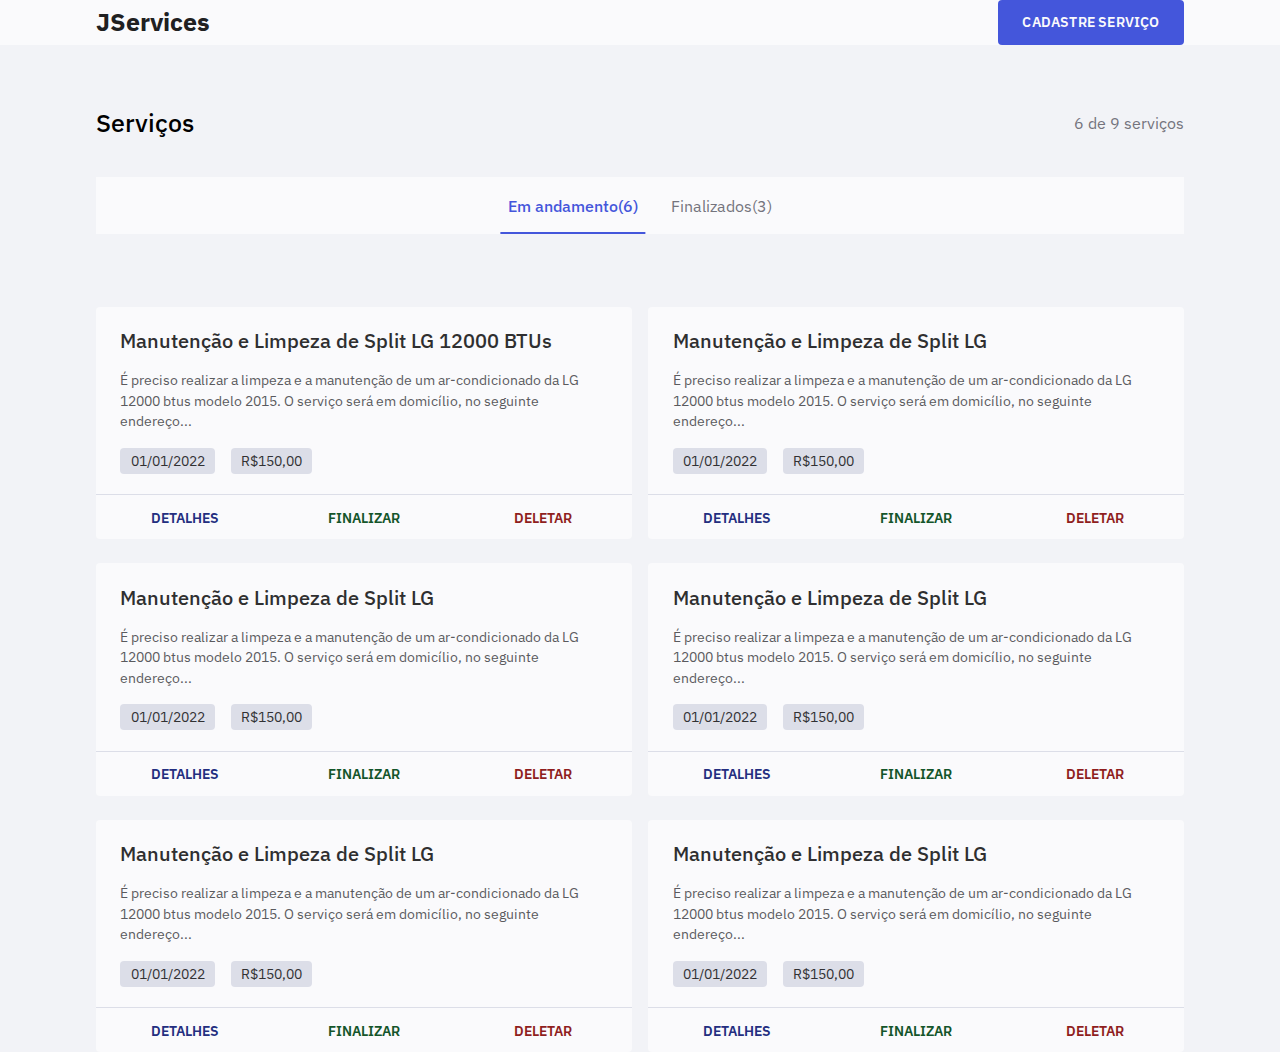
==== index.html @ abca34a7 "feat/page-home: added grid in list services" ====
<!DOCTYPE html>
<html lang="pt-br">
    <head>
        <meta charset="UTF-8" />
        <meta http-equiv="X-UA-Compatible" content="IE=edge" />
        <meta name="viewport" content="width=device-width, initial-scale=1.0" />
        <link rel="preconnect" href="https://fonts.googleapis.com" />
        <link rel="preconnect" href="https://fonts.gstatic.com" crossorigin />
        <link
            href="https://fonts.googleapis.com/css2?family=IBM+Plex+Sans:wght@400;500;600&display=swap"
            rel="stylesheet"
        />
        <link rel="stylesheet" href="./css/colors.css" />
        <link rel="stylesheet" href="./css/reset.css" />
        <link rel="stylesheet" href="./css/global.css" />
        <link rel="stylesheet" href="./css/header.css" />
        <link rel="stylesheet" href="./css/main.css" />
        <title>JServices</title>
    </head>
    <body class="body">
        <header class="header">
            <div class="container">
                <h2 class="header__title">JServices</h2>
                <button class="header__button">Cadastre Serviço</button>
            </div>
        </header>

        <main class="main">
            <div class="container">
                <div class="main__row-title-section">
                    <h2 class="main__title-section">Serviços</h2>
                    <span>6 de 9 serviços</span>
                </div>
                <div class="main__row-tabs">
                    <div data-id="tabs-area" class="main__row-tabs__content">
                        <button
                            data-id="tab-service-in-progress"
                            class="
                                main__row-tabs__tab main__row-tabs__tab--active
                            "
                        >
                            Em andamento(6)
                        </button>
                        <button
                            data-id="tab-service-finished"
                            class="main__row-tabs__tab"
                        >
                            Finalizados(3)
                        </button>
                        <div
                            data-id="line-tab"
                            class="
                                main__row-tabs-line main__row-tabs-line--left
                            "
                        ></div>
                    </div>
                </div>
                <section class="main__services">
                    <ul
                        data-id="datalist-services-in-progress"
                        class="list-services"
                    >
                    <li class="list-services__item">
                        <article class="card-service--in-progress">
                            <div class="card-service__content">
                                <h3 class="card-service__title">
                                    Manutenção e Limpeza de Split LG 12000 BTUs
                                </h3>
                                <p class="card-service__description">
                                    É preciso realizar a limpeza e a
                                    manutenção de um ar-condicionado da LG
                                    12000 btus modelo 2015. O serviço será
                                    em domicílio, no seguinte endereço...
                                </p>
                                <div class="card-service__tags">
                                    <span class="card-service__tags__tag"
                                        >01/01/2022</span
                                    >
                                    <span class="card-service__tags__tag"
                                        >R$150,00</span
                                    >
                                </div>
                            </div>
                            <footer class="card-service__actions">
                                <a
                                    href="#"
                                    class="
                                        card-service__actions__link
                                        card-service__actions__link--details
                                    "
                                    >Detalhes</a
                                >
                                <a
                                    href="#"
                                    class="
                                        card-service__actions__link
                                        card-service__actions__link--finished
                                    "
                                    >Finalizar</a
                                >
                                <a
                                    href="#"
                                    class="
                                        card-service__actions__link
                                        card-service__actions__link--delete
                                    "
                                    >Deletar</a
                                >
                            </footer>
                        </article>
                    </li>
                    <li class="list-services__item">
                        <article class="card-service--in-progress">
                            <div class="card-service__content">
                                <h3 class="card-service__title">
                                    Manutenção e Limpeza de Split LG
                                </h3>
                                <p class="card-service__description">
                                    É preciso realizar a limpeza e a
                                    manutenção de um ar-condicionado da LG
                                    12000 btus modelo 2015. O serviço será
                                    em domicílio, no seguinte endereço...
                                </p>
                                <div class="card-service__tags">
                                    <span class="card-service__tags__tag"
                                        >01/01/2022</span
                                    >
                                    <span class="card-service__tags__tag"
                                        >R$150,00</span
                                    >
                                </div>
                            </div>
                            <footer class="card-service__actions">
                                <a
                                    href="#"
                                    class="
                                        card-service__actions__link
                                        card-service__actions__link--details
                                    "
                                    >Detalhes</a
                                >
                                <a
                                    href="#"
                                    class="
                                        card-service__actions__link
                                        card-service__actions__link--finished
                                    "
                                    >Finalizar</a
                                >
                                <a
                                    href="#"
                                    class="
                                        card-service__actions__link
                                        card-service__actions__link--delete
                                    "
                                    >Deletar</a
                                >
                            </footer>
                        </article>
                    </li>
                    <li class="list-services__item">
                        <article class="card-service--in-progress">
                            <div class="card-service__content">
                                <h3 class="card-service__title">
                                    Manutenção e Limpeza de Split LG
                                </h3>
                                <p class="card-service__description">
                                    É preciso realizar a limpeza e a
                                    manutenção de um ar-condicionado da LG
                                    12000 btus modelo 2015. O serviço será
                                    em domicílio, no seguinte endereço...
                                </p>
                                <div class="card-service__tags">
                                    <span class="card-service__tags__tag"
                                        >01/01/2022</span
                                    >
                                    <span class="card-service__tags__tag"
                                        >R$150,00</span
                                    >
                                </div>
                            </div>
                            <footer class="card-service__actions">
                                <a
                                    href="#"
                                    class="
                                        card-service__actions__link
                                        card-service__actions__link--details
                                    "
                                    >Detalhes</a
                                >
                                <a
                                    href="#"
                                    class="
                                        card-service__actions__link
                                        card-service__actions__link--finished
                                    "
                                    >Finalizar</a
                                >
                                <a
                                    href="#"
                                    class="
                                        card-service__actions__link
                                        card-service__actions__link--delete
                                    "
                                    >Deletar</a
                                >
                            </footer>
                        </article>
                    </li>
                    <li class="list-services__item">
                        <article class="card-service--in-progress">
                            <div class="card-service__content">
                                <h3 class="card-service__title">
                                    Manutenção e Limpeza de Split LG
                                </h3>
                                <p class="card-service__description">
                                    É preciso realizar a limpeza e a
                                    manutenção de um ar-condicionado da LG
                                    12000 btus modelo 2015. O serviço será
                                    em domicílio, no seguinte endereço...
                                </p>
                                <div class="card-service__tags">
                                    <span class="card-service__tags__tag"
                                        >01/01/2022</span
                                    >
                                    <span class="card-service__tags__tag"
                                        >R$150,00</span
                                    >
                                </div>
                            </div>
                            <footer class="card-service__actions">
                                <a
                                    href="#"
                                    class="
                                        card-service__actions__link
                                        card-service__actions__link--details
                                    "
                                    >Detalhes</a
                                >
                                <a
                                    href="#"
                                    class="
                                        card-service__actions__link
                                        card-service__actions__link--finished
                                    "
                                    >Finalizar</a
                                >
                                <a
                                    href="#"
                                    class="
                                        card-service__actions__link
                                        card-service__actions__link--delete
                                    "
                                    >Deletar</a
                                >
                            </footer>
                        </article>
                    </li>
                    <li class="list-services__item">
                        <article class="card-service--in-progress">
                            <div class="card-service__content">
                                <h3 class="card-service__title">
                                    Manutenção e Limpeza de Split LG
                                </h3>
                                <p class="card-service__description">
                                    É preciso realizar a limpeza e a
                                    manutenção de um ar-condicionado da LG
                                    12000 btus modelo 2015. O serviço será
                                    em domicílio, no seguinte endereço...
                                </p>
                                <div class="card-service__tags">
                                    <span class="card-service__tags__tag"
                                        >01/01/2022</span
                                    >
                                    <span class="card-service__tags__tag"
                                        >R$150,00</span
                                    >
                                </div>
                            </div>
                            <footer class="card-service__actions">
                                <a
                                    href="#"
                                    class="
                                        card-service__actions__link
                                        card-service__actions__link--details
                                    "
                                    >Detalhes</a
                                >
                                <a
                                    href="#"
                                    class="
                                        card-service__actions__link
                                        card-service__actions__link--finished
                                    "
                                    >Finalizar</a
                                >
                                <a
                                    href="#"
                                    class="
                                        card-service__actions__link
                                        card-service__actions__link--delete
                                    "
                                    >Deletar</a
                                >
                            </footer>
                        </article>
                    </li>
                    <li class="list-services__item">
                        <article class="card-service--in-progress">
                            <div class="card-service__content">
                                <h3 class="card-service__title">
                                    Manutenção e Limpeza de Split LG
                                </h3>
                                <p class="card-service__description">
                                    É preciso realizar a limpeza e a
                                    manutenção de um ar-condicionado da LG
                                    12000 btus modelo 2015. O serviço será
                                    em domicílio, no seguinte endereço...
                                </p>
                                <div class="card-service__tags">
                                    <span class="card-service__tags__tag"
                                        >01/01/2022</span
                                    >
                                    <span class="card-service__tags__tag"
                                        >R$150,00</span
                                    >
                                </div>
                            </div>
                            <footer class="card-service__actions">
                                <a
                                    href="#"
                                    class="
                                        card-service__actions__link
                                        card-service__actions__link--details
                                    "
                                    >Detalhes</a
                                >
                                <a
                                    href="#"
                                    class="
                                        card-service__actions__link
                                        card-service__actions__link--finished
                                    "
                                    >Finalizar</a
                                >
                                <a
                                    href="#"
                                    class="
                                        card-service__actions__link
                                        card-service__actions__link--delete
                                    "
                                    >Deletar</a
                                >
                            </footer>
                        </article>
                    </li>
                    </ul>
                    <ul
                        data-id="datalist-services-finished"
                        class="gone list-services"
                    >
                        <li>Finalizados</li>
                    </ul>
                </section>
            </div>
        </main>

        <script src="./js/script.js"></script>
    </body>
</html>
---- css/colors.css ----
:root {
    --blue-100: #B6BEFA;
    --blue-200: #7687FF;
    --blue-300: #6376FC;
    --blue-400: #5165F7;
    --blue-500: #4456DB;
    --blue-600: #3848BE;
    --blue-700: #232E80;

    --white-100: #FAFAFC;
    --white-200: #F5F6FA;
    --white-300: #F2F3F7;
    --white-400: #EDEEF5;
    --white-500: #E8E9F2;
    --white-600: #E3E4ED;
    --white-700: #DCDEE8;

    --black-100: #363638;
    --black-200: #2F2F30;
    --black-300: #272729;
    --black-400: #202021;
    --black-500: #19191A;
    --black-600: #141414;
    --black-700: #0F0F0F;

    --gray-100: #9696A3;
    --gray-200: #8A8A94;
    --gray-300: #74747D;
    --gray-400: #65656B;
    --gray-500: #5A5A5E;
    --gray-600: #4B4B4F;
    --gray-700: #404042;
    --gray-800: #313133;

    --green-100: #C0F2D1;
    --green-400: #40D672;
    --green-700: #14552A;

    --red-100: #F9BABA;
    --red-400: #EE2F2F;
    --red-700: #8F1E1E;
}
---- css/global.css ----
.body {
    display: flex;
    flex-direction: column;
}

.container {
    width: min(121.6rem, 85vw);
    margin: 0 auto;
}

.gone {
    width: 0;
    height: 0;
    position: absolute;
    left: -999px;
    visibility: hidden;
}
---- css/header.css ----
.header {
    width: 100%;
    height: 8rem;
    background: var(--white-100);
}

.header > .container {
    height: 100%;
    display: flex;
    align-items: center;
    justify-content: space-between;
}

.header__title {
    color: var(--black-400);
}

.header__button {
    padding: 1.4rem 2.4rem;
    font-size: 1.4rem;
    font-weight: 600;
    line-height: 1.6rem;
    letter-spacing: 0.0125em;
    text-transform: uppercase;
    letter-spacing: 0.2px;
    color: var(--white-100);
    background: var(--blue-500);
    border-radius: 0.4rem;
    transition: background-color 0.2s linear;
}

.header__button:hover {
    background: var(--blue-400);
}

.header__button:active {
    background: var(--blue-600);
}
---- css/main.css ----
.main {
    flex: 1;
}

.main__row-title-section {
    margin-top: 6.4rem;
    display: flex;
    align-items: center;
    justify-content: space-between;
}

.main__row-title-section > h2 {
    font-size: 2.5rem;
    font-weight: 500;
}

.main__row-title-section > span {
    font-size: 1.6rem;
    color: var(--gray-300);
}

.main__row-tabs {
    margin-top: 4rem;
    width: 100%;
    height: 5.6rem;
    background: var(--white-100);
    display: flex;
    justify-content: center;
}

.main__row-tabs__content {
    height: 100%;
    display: flex;
    gap: 3.2rem;
    position: relative;
}

.main__row-tabs__tab {
    height: 100%;
    font-size: 1.6rem;
    font-weight: 400;
    color: var(--gray-300);
    background: transparent;
}

.main__row-tabs__tab--active {
    font-weight: 500;
    color: var(--blue-500);
}

.main__row-tabs-line {
    position: absolute;
    bottom: 0;
    height: 2px;
    background: var(--blue-500);
    transition: transform 0.4s ease;
}

.main__row-tabs-line--left {
    transform: translateX(-0.75rem);
}

.main__row-tabs-line.main__row-tabs-line--left {
    width: 55%;
}

.main__row-tabs-line--right {
    transform: translateX(15rem);
}

.main__row-tabs-line.main__row-tabs-line--right {
    width: 50%;
}

.main__services {
    margin-top: 7.2rem;
}

.list-services {
    display: grid;
    grid-template-columns: repeat(auto-fit, minmax(39rem, 1fr));
    gap: 2.4rem 1.6rem;
}

.card-service--in-progress {
    display: flex;
    flex-direction: column;
    background: var(--white-100);
    border-radius: 0.4rem;
    animation: show 0.5s linear;
}

.card-service__content {
    flex: 1;
    padding: 2rem 2.4rem 2rem 2.4rem;
    display: flex;
    flex-direction: column;
    gap: 1.6rem;
}

.card-service__title {
    flex: 1;
    font-size: 2rem;
    font-weight: 500;
    color: var(--black-200);
}

.card-service__description {
    /* margin-top: 1.2rem; */
    flex: 1;
    /* max-height: 35rem; */
    color: var(--gray-500);
    font-size: 1.4rem;
    font-weight: 400;
    line-height: 2rem;
}

.card-service__tags {
    flex: 1;
    /* margin-top: 2rem; */
    display: flex;
    gap: 1.6rem;
}

.card-service__tags__tag {
    padding: 0.5rem 1rem;
    background: var(--white-700);
    border-radius: 0.4rem;
    font-size: 1.4rem;
    line-height: 1.6rem;
    color: var(--gray-800);
}

.card-service__actions {
    height: 4.4rem;
    border-top: 1px solid var(--white-700);
    text-align: center;
    display: flex;
    align-items: center;
    justify-content: space-between;
}

.card-service__actions__link {
    height: 100%;
    width: 100%;
    display: grid;
    place-content: center;
    font-size: 1.4rem;
    font-weight: 600;
    text-transform: uppercase;
    transition: background-color 0.3s linear;
}

.card-service__actions__link--delete {
    color: var(--red-700);
}

.card-service__actions__link--delete:hover {
    background: var(--red-100);
}

.card-service__actions__link--finished {
    color: var(--green-700);
}

.card-service__actions__link--finished:hover {
    background: var(--green-100);
}

.card-service__actions__link--details {
    color: var(--blue-700);
}

.card-service__actions__link--details:hover {
    background: var(--blue-100);
}

@keyframes show {
    from {
        opacity: 0.2;
        transform: scale(0.7);
    }

    to {
        opacity: 1;
        transform: scale(1);
    }
}
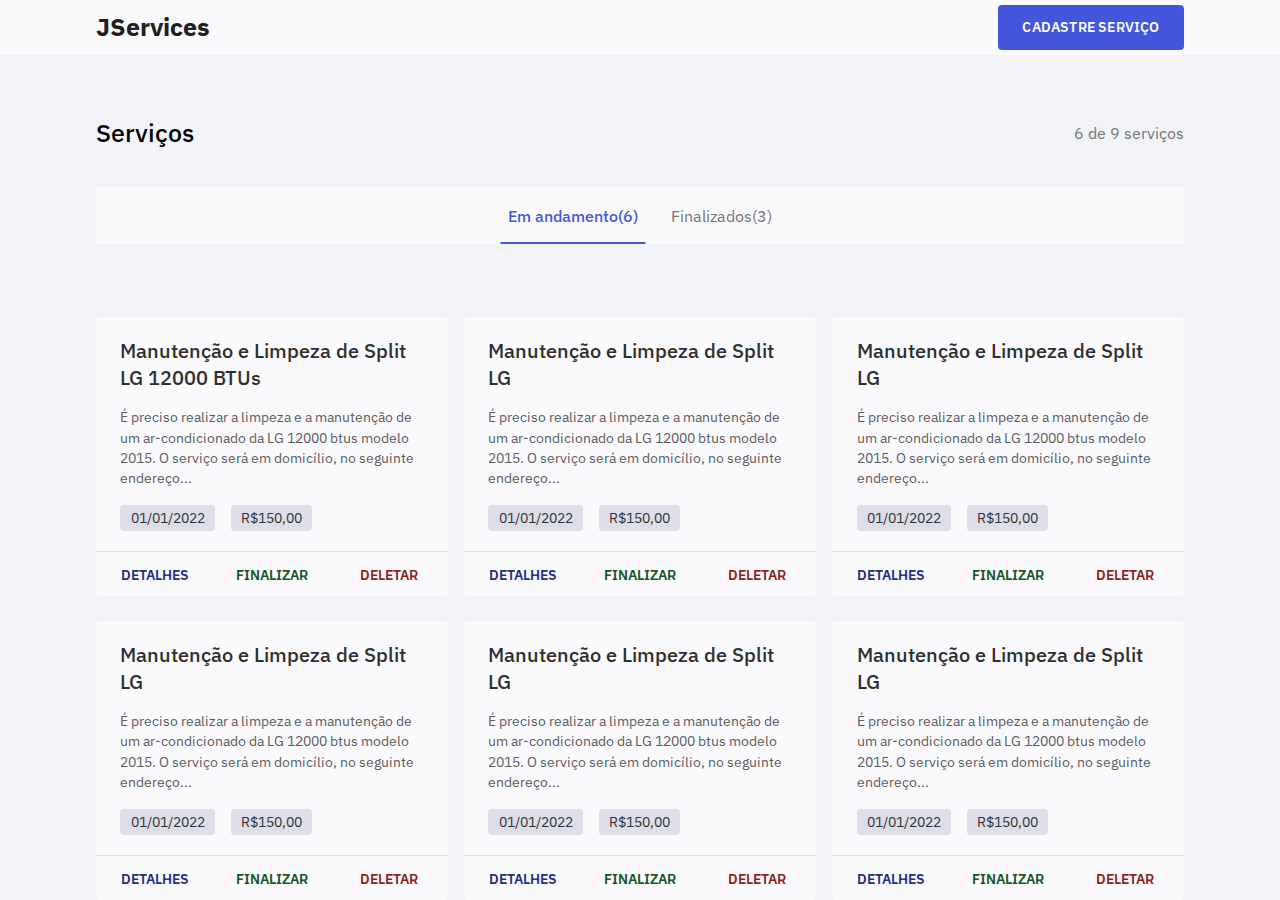
==== commit d93532ce: "feat: [page-home] created card service finished" ====
--- a/index.html
+++ b/index.html
@@ -60,306 +60,432 @@
                         data-id="datalist-services-in-progress"
                         class="list-services"
                     >
-                    <li class="list-services__item">
-                        <article class="card-service--in-progress">
-                            <div class="card-service__content">
-                                <h3 class="card-service__title">
-                                    Manutenção e Limpeza de Split LG 12000 BTUs
-                                </h3>
-                                <p class="card-service__description">
-                                    É preciso realizar a limpeza e a
-                                    manutenção de um ar-condicionado da LG
-                                    12000 btus modelo 2015. O serviço será
-                                    em domicílio, no seguinte endereço...
-                                </p>
-                                <div class="card-service__tags">
-                                    <span class="card-service__tags__tag"
-                                        >01/01/2022</span
-                                    >
-                                    <span class="card-service__tags__tag"
-                                        >R$150,00</span
-                                    >
-                                </div>
-                            </div>
-                            <footer class="card-service__actions">
-                                <a
-                                    href="#"
-                                    class="
-                                        card-service__actions__link
-                                        card-service__actions__link--details
-                                    "
-                                    >Detalhes</a
-                                >
-                                <a
-                                    href="#"
-                                    class="
-                                        card-service__actions__link
-                                        card-service__actions__link--finished
-                                    "
-                                    >Finalizar</a
-                                >
-                                <a
-                                    href="#"
-                                    class="
-                                        card-service__actions__link
-                                        card-service__actions__link--delete
-                                    "
-                                    >Deletar</a
-                                >
-                            </footer>
-                        </article>
-                    </li>
-                    <li class="list-services__item">
-                        <article class="card-service--in-progress">
-                            <div class="card-service__content">
-                                <h3 class="card-service__title">
-                                    Manutenção e Limpeza de Split LG
-                                </h3>
-                                <p class="card-service__description">
-                                    É preciso realizar a limpeza e a
-                                    manutenção de um ar-condicionado da LG
-                                    12000 btus modelo 2015. O serviço será
-                                    em domicílio, no seguinte endereço...
-                                </p>
-                                <div class="card-service__tags">
-                                    <span class="card-service__tags__tag"
-                                        >01/01/2022</span
-                                    >
-                                    <span class="card-service__tags__tag"
-                                        >R$150,00</span
-                                    >
-                                </div>
-                            </div>
-                            <footer class="card-service__actions">
-                                <a
-                                    href="#"
-                                    class="
-                                        card-service__actions__link
-                                        card-service__actions__link--details
-                                    "
-                                    >Detalhes</a
-                                >
-                                <a
-                                    href="#"
-                                    class="
-                                        card-service__actions__link
-                                        card-service__actions__link--finished
-                                    "
-                                    >Finalizar</a
-                                >
-                                <a
-                                    href="#"
-                                    class="
-                                        card-service__actions__link
-                                        card-service__actions__link--delete
-                                    "
-                                    >Deletar</a
-                                >
-                            </footer>
-                        </article>
-                    </li>
-                    <li class="list-services__item">
-                        <article class="card-service--in-progress">
-                            <div class="card-service__content">
-                                <h3 class="card-service__title">
-                                    Manutenção e Limpeza de Split LG
-                                </h3>
-                                <p class="card-service__description">
-                                    É preciso realizar a limpeza e a
-                                    manutenção de um ar-condicionado da LG
-                                    12000 btus modelo 2015. O serviço será
-                                    em domicílio, no seguinte endereço...
-                                </p>
-                                <div class="card-service__tags">
-                                    <span class="card-service__tags__tag"
-                                        >01/01/2022</span
-                                    >
-                                    <span class="card-service__tags__tag"
-                                        >R$150,00</span
-                                    >
-                                </div>
-                            </div>
-                            <footer class="card-service__actions">
-                                <a
-                                    href="#"
-                                    class="
-                                        card-service__actions__link
-                                        card-service__actions__link--details
-                                    "
-                                    >Detalhes</a
-                                >
-                                <a
-                                    href="#"
-                                    class="
-                                        card-service__actions__link
-                                        card-service__actions__link--finished
-                                    "
-                                    >Finalizar</a
-                                >
-                                <a
-                                    href="#"
-                                    class="
-                                        card-service__actions__link
-                                        card-service__actions__link--delete
-                                    "
-                                    >Deletar</a
-                                >
-                            </footer>
-                        </article>
-                    </li>
-                    <li class="list-services__item">
-                        <article class="card-service--in-progress">
-                            <div class="card-service__content">
-                                <h3 class="card-service__title">
-                                    Manutenção e Limpeza de Split LG
-                                </h3>
-                                <p class="card-service__description">
-                                    É preciso realizar a limpeza e a
-                                    manutenção de um ar-condicionado da LG
-                                    12000 btus modelo 2015. O serviço será
-                                    em domicílio, no seguinte endereço...
-                                </p>
-                                <div class="card-service__tags">
-                                    <span class="card-service__tags__tag"
-                                        >01/01/2022</span
-                                    >
-                                    <span class="card-service__tags__tag"
-                                        >R$150,00</span
-                                    >
-                                </div>
-                            </div>
-                            <footer class="card-service__actions">
-                                <a
-                                    href="#"
-                                    class="
-                                        card-service__actions__link
-                                        card-service__actions__link--details
-                                    "
-                                    >Detalhes</a
-                                >
-                                <a
-                                    href="#"
-                                    class="
-                                        card-service__actions__link
-                                        card-service__actions__link--finished
-                                    "
-                                    >Finalizar</a
-                                >
-                                <a
-                                    href="#"
-                                    class="
-                                        card-service__actions__link
-                                        card-service__actions__link--delete
-                                    "
-                                    >Deletar</a
-                                >
-                            </footer>
-                        </article>
-                    </li>
-                    <li class="list-services__item">
-                        <article class="card-service--in-progress">
-                            <div class="card-service__content">
-                                <h3 class="card-service__title">
-                                    Manutenção e Limpeza de Split LG
-                                </h3>
-                                <p class="card-service__description">
-                                    É preciso realizar a limpeza e a
-                                    manutenção de um ar-condicionado da LG
-                                    12000 btus modelo 2015. O serviço será
-                                    em domicílio, no seguinte endereço...
-                                </p>
-                                <div class="card-service__tags">
-                                    <span class="card-service__tags__tag"
-                                        >01/01/2022</span
-                                    >
-                                    <span class="card-service__tags__tag"
-                                        >R$150,00</span
-                                    >
-                                </div>
-                            </div>
-                            <footer class="card-service__actions">
-                                <a
-                                    href="#"
-                                    class="
-                                        card-service__actions__link
-                                        card-service__actions__link--details
-                                    "
-                                    >Detalhes</a
-                                >
-                                <a
-                                    href="#"
-                                    class="
-                                        card-service__actions__link
-                                        card-service__actions__link--finished
-                                    "
-                                    >Finalizar</a
-                                >
-                                <a
-                                    href="#"
-                                    class="
-                                        card-service__actions__link
-                                        card-service__actions__link--delete
-                                    "
-                                    >Deletar</a
-                                >
-                            </footer>
-                        </article>
-                    </li>
-                    <li class="list-services__item">
-                        <article class="card-service--in-progress">
-                            <div class="card-service__content">
-                                <h3 class="card-service__title">
-                                    Manutenção e Limpeza de Split LG
-                                </h3>
-                                <p class="card-service__description">
-                                    É preciso realizar a limpeza e a
-                                    manutenção de um ar-condicionado da LG
-                                    12000 btus modelo 2015. O serviço será
-                                    em domicílio, no seguinte endereço...
-                                </p>
-                                <div class="card-service__tags">
-                                    <span class="card-service__tags__tag"
-                                        >01/01/2022</span
-                                    >
-                                    <span class="card-service__tags__tag"
-                                        >R$150,00</span
-                                    >
-                                </div>
-                            </div>
-                            <footer class="card-service__actions">
-                                <a
-                                    href="#"
-                                    class="
-                                        card-service__actions__link
-                                        card-service__actions__link--details
-                                    "
-                                    >Detalhes</a
-                                >
-                                <a
-                                    href="#"
-                                    class="
-                                        card-service__actions__link
-                                        card-service__actions__link--finished
-                                    "
-                                    >Finalizar</a
-                                >
-                                <a
-                                    href="#"
-                                    class="
-                                        card-service__actions__link
-                                        card-service__actions__link--delete
-                                    "
-                                    >Deletar</a
-                                >
-                            </footer>
-                        </article>
-                    </li>
+                        <li class="list-services__item">
+                            <article class="card-service">
+                                <div class="card-service__content">
+                                    <h3 class="card-service__title">
+                                        Manutenção e Limpeza de Split LG 12000
+                                        BTUs
+                                    </h3>
+                                    <p class="card-service__description">
+                                        É preciso realizar a limpeza e a
+                                        manutenção de um ar-condicionado da LG
+                                        12000 btus modelo 2015. O serviço será
+                                        em domicílio, no seguinte endereço...
+                                    </p>
+                                    <div class="card-service__tags">
+                                        <span class="card-service__tags__tag"
+                                            >01/01/2022</span
+                                        >
+                                        <span class="card-service__tags__tag"
+                                            >R$150,00</span
+                                        >
+                                    </div>
+                                </div>
+                                <footer class="card-service__actions">
+                                    <a
+                                        href="#"
+                                        class="
+                                            card-service__actions__link
+                                            card-service__actions__link--details
+                                        "
+                                        >Detalhes</a
+                                    >
+                                    <a
+                                        href="#"
+                                        class="
+                                            card-service__actions__link
+                                            card-service__actions__link--finished
+                                        "
+                                        >Finalizar</a
+                                    >
+                                    <a
+                                        href="#"
+                                        class="
+                                            card-service__actions__link
+                                            card-service__actions__link--delete
+                                        "
+                                        >Deletar</a
+                                    >
+                                </footer>
+                            </article>
+                        </li>
+                        <li class="list-services__item">
+                            <article class="card-service">
+                                <div class="card-service__content">
+                                    <h3 class="card-service__title">
+                                        Manutenção e Limpeza de Split LG
+                                    </h3>
+                                    <p class="card-service__description">
+                                        É preciso realizar a limpeza e a
+                                        manutenção de um ar-condicionado da LG
+                                        12000 btus modelo 2015. O serviço será
+                                        em domicílio, no seguinte endereço...
+                                    </p>
+                                    <div class="card-service__tags">
+                                        <span class="card-service__tags__tag"
+                                            >01/01/2022</span
+                                        >
+                                        <span class="card-service__tags__tag"
+                                            >R$150,00</span
+                                        >
+                                    </div>
+                                </div>
+                                <footer class="card-service__actions">
+                                    <a
+                                        href="#"
+                                        class="
+                                            card-service__actions__link
+                                            card-service__actions__link--details
+                                        "
+                                        >Detalhes</a
+                                    >
+                                    <a
+                                        href="#"
+                                        class="
+                                            card-service__actions__link
+                                            card-service__actions__link--finished
+                                        "
+                                        >Finalizar</a
+                                    >
+                                    <a
+                                        href="#"
+                                        class="
+                                            card-service__actions__link
+                                            card-service__actions__link--delete
+                                        "
+                                        >Deletar</a
+                                    >
+                                </footer>
+                            </article>
+                        </li>
+                        <li class="list-services__item">
+                            <article class="card-service">
+                                <div class="card-service__content">
+                                    <h3 class="card-service__title">
+                                        Manutenção e Limpeza de Split LG
+                                    </h3>
+                                    <p class="card-service__description">
+                                        É preciso realizar a limpeza e a
+                                        manutenção de um ar-condicionado da LG
+                                        12000 btus modelo 2015. O serviço será
+                                        em domicílio, no seguinte endereço...
+                                    </p>
+                                    <div class="card-service__tags">
+                                        <span class="card-service__tags__tag"
+                                            >01/01/2022</span
+                                        >
+                                        <span class="card-service__tags__tag"
+                                            >R$150,00</span
+                                        >
+                                    </div>
+                                </div>
+                                <footer class="card-service__actions">
+                                    <a
+                                        href="#"
+                                        class="
+                                            card-service__actions__link
+                                            card-service__actions__link--details
+                                        "
+                                        >Detalhes</a
+                                    >
+                                    <a
+                                        href="#"
+                                        class="
+                                            card-service__actions__link
+                                            card-service__actions__link--finished
+                                        "
+                                        >Finalizar</a
+                                    >
+                                    <a
+                                        href="#"
+                                        class="
+                                            card-service__actions__link
+                                            card-service__actions__link--delete
+                                        "
+                                        >Deletar</a
+                                    >
+                                </footer>
+                            </article>
+                        </li>
+                        <li class="list-services__item">
+                            <article class="card-service">
+                                <div class="card-service__content">
+                                    <h3 class="card-service__title">
+                                        Manutenção e Limpeza de Split LG
+                                    </h3>
+                                    <p class="card-service__description">
+                                        É preciso realizar a limpeza e a
+                                        manutenção de um ar-condicionado da LG
+                                        12000 btus modelo 2015. O serviço será
+                                        em domicílio, no seguinte endereço...
+                                    </p>
+                                    <div class="card-service__tags">
+                                        <span class="card-service__tags__tag"
+                                            >01/01/2022</span
+                                        >
+                                        <span class="card-service__tags__tag"
+                                            >R$150,00</span
+                                        >
+                                    </div>
+                                </div>
+                                <footer class="card-service__actions">
+                                    <a
+                                        href="#"
+                                        class="
+                                            card-service__actions__link
+                                            card-service__actions__link--details
+                                        "
+                                        >Detalhes</a
+                                    >
+                                    <a
+                                        href="#"
+                                        class="
+                                            card-service__actions__link
+                                            card-service__actions__link--finished
+                                        "
+                                        >Finalizar</a
+                                    >
+                                    <a
+                                        href="#"
+                                        class="
+                                            card-service__actions__link
+                                            card-service__actions__link--delete
+                                        "
+                                        >Deletar</a
+                                    >
+                                </footer>
+                            </article>
+                        </li>
+                        <li class="list-services__item">
+                            <article class="card-service">
+                                <div class="card-service__content">
+                                    <h3 class="card-service__title">
+                                        Manutenção e Limpeza de Split LG
+                                    </h3>
+                                    <p class="card-service__description">
+                                        É preciso realizar a limpeza e a
+                                        manutenção de um ar-condicionado da LG
+                                        12000 btus modelo 2015. O serviço será
+                                        em domicílio, no seguinte endereço...
+                                    </p>
+                                    <div class="card-service__tags">
+                                        <span class="card-service__tags__tag"
+                                            >01/01/2022</span
+                                        >
+                                        <span class="card-service__tags__tag"
+                                            >R$150,00</span
+                                        >
+                                    </div>
+                                </div>
+                                <footer class="card-service__actions">
+                                    <a
+                                        href="#"
+                                        class="
+                                            card-service__actions__link
+                                            card-service__actions__link--details
+                                        "
+                                        >Detalhes</a
+                                    >
+                                    <a
+                                        href="#"
+                                        class="
+                                            card-service__actions__link
+                                            card-service__actions__link--finished
+                                        "
+                                        >Finalizar</a
+                                    >
+                                    <a
+                                        href="#"
+                                        class="
+                                            card-service__actions__link
+                                            card-service__actions__link--delete
+                                        "
+                                        >Deletar</a
+                                    >
+                                </footer>
+                            </article>
+                        </li>
+                        <li class="list-services__item">
+                            <article class="card-service">
+                                <div class="card-service__content">
+                                    <h3 class="card-service__title">
+                                        Manutenção e Limpeza de Split LG
+                                    </h3>
+                                    <p class="card-service__description">
+                                        É preciso realizar a limpeza e a
+                                        manutenção de um ar-condicionado da LG
+                                        12000 btus modelo 2015. O serviço será
+                                        em domicílio, no seguinte endereço...
+                                    </p>
+                                    <div class="card-service__tags">
+                                        <span class="card-service__tags__tag"
+                                            >01/01/2022</span
+                                        >
+                                        <span class="card-service__tags__tag"
+                                            >R$150,00</span
+                                        >
+                                    </div>
+                                </div>
+                                <footer class="card-service__actions">
+                                    <a
+                                        href="#"
+                                        class="
+                                            card-service__actions__link
+                                            card-service__actions__link--details
+                                        "
+                                        >Detalhes</a
+                                    >
+                                    <a
+                                        href="#"
+                                        class="
+                                            card-service__actions__link
+                                            card-service__actions__link--finished
+                                        "
+                                        >Finalizar</a
+                                    >
+                                    <a
+                                        href="#"
+                                        class="
+                                            card-service__actions__link
+                                            card-service__actions__link--delete
+                                        "
+                                        >Deletar</a
+                                    >
+                                </footer>
+                            </article>
+                        </li>
                     </ul>
                     <ul
                         data-id="datalist-services-finished"
                         class="gone list-services"
                     >
-                        <li>Finalizados</li>
+                        <li class="list-services__item">
+                            <article class="card-service">
+                                <div class="card-service__content">
+                                    <h3 class="card-service__title">
+                                        Manutenção e Limpeza de Split LG 12000
+                                        BTUs
+                                    </h3>
+                                    <p class="card-service__description">
+                                        É preciso realizar a limpeza e a
+                                        manutenção de um ar-condicionado da LG
+                                        12000 btus modelo 2015. O serviço será
+                                        em domicílio, no seguinte endereço...
+                                    </p>
+                                    <div class="card-service__tags">
+                                        <span class="card-service__tags__tag"
+                                            >01/01/2022</span
+                                        >
+                                        <span class="card-service__tags__tag"
+                                            >R$150,00</span
+                                        >
+                                    </div>
+                                </div>
+                                <footer class="card-service__actions">
+                                    <a
+                                        href="#"
+                                        class="
+                                            card-service__actions__link
+                                            card-service__actions__link--details
+                                        "
+                                        >Detalhes</a
+                                    >
+                                    <a
+                                        href="#"
+                                        class="
+                                            card-service__actions__link
+                                            card-service__actions__link--delete
+                                        "
+                                        >Deletar</a
+                                    >
+                                </footer>
+                            </article>
+                        </li>
+                        <li class="list-services__item">
+                            <article class="card-service">
+                                <div class="card-service__content">
+                                    <h3 class="card-service__title">
+                                        Manutenção e Limpeza de Split LG 12000
+                                        BTUs
+                                    </h3>
+                                    <p class="card-service__description">
+                                        É preciso realizar a limpeza e a
+                                        manutenção de um ar-condicionado da LG
+                                        12000 btus modelo 2015. O serviço será
+                                        em domicílio, no seguinte endereço...
+                                    </p>
+                                    <div class="card-service__tags">
+                                        <span class="card-service__tags__tag"
+                                            >01/01/2022</span
+                                        >
+                                        <span class="card-service__tags__tag"
+                                            >R$150,00</span
+                                        >
+                                    </div>
+                                </div>
+                                <footer class="card-service__actions">
+                                    <a
+                                        href="#"
+                                        class="
+                                            card-service__actions__link
+                                            card-service__actions__link--details
+                                        "
+                                        >Detalhes</a
+                                    >
+                                    <a
+                                        href="#"
+                                        class="
+                                            card-service__actions__link
+                                            card-service__actions__link--delete
+                                        "
+                                        >Deletar</a
+                                    >
+                                </footer>
+                            </article>
+                        </li>
+                        <li class="list-services__item">
+                            <article class="card-service">
+                                <div class="card-service__content">
+                                    <h3 class="card-service__title">
+                                        Manutenção e Limpeza de Split LG 12000
+                                        BTUs
+                                    </h3>
+                                    <p class="card-service__description">
+                                        É preciso realizar a limpeza e a
+                                        manutenção de um ar-condicionado da LG
+                                        12000 btus modelo 2015. O serviço será
+                                        em domicílio, no seguinte endereço...
+                                    </p>
+                                    <div class="card-service__tags">
+                                        <span class="card-service__tags__tag"
+                                            >01/01/2022</span
+                                        >
+                                        <span class="card-service__tags__tag"
+                                            >R$150,00</span
+                                        >
+                                    </div>
+                                </div>
+                                <footer class="card-service__actions">
+                                    <a
+                                        href="#"
+                                        class="
+                                            card-service__actions__link
+                                            card-service__actions__link--details
+                                        "
+                                        >Detalhes</a
+                                    >
+                                    <a
+                                        href="#"
+                                        class="
+                                            card-service__actions__link
+                                            card-service__actions__link--delete
+                                        "
+                                        >Deletar</a
+                                    >
+                                </footer>
+                            </article>
+                        </li>
                     </ul>
                 </section>
             </div>
--- a/css/main.css
+++ b/css/main.css
@@ -78,11 +78,11 @@
 
 .list-services {
     display: grid;
-    grid-template-columns: repeat(auto-fit, minmax(39rem, 1fr));
+    grid-template-columns: repeat(3, 1fr);
     gap: 2.4rem 1.6rem;
 }
 
-.card-service--in-progress {
+.card-service {
     display: flex;
     flex-direction: column;
     background: var(--white-100);
@@ -106,9 +106,7 @@
 }
 
 .card-service__description {
-    /* margin-top: 1.2rem; */
     flex: 1;
-    /* max-height: 35rem; */
     color: var(--gray-500);
     font-size: 1.4rem;
     font-weight: 400;
@@ -117,7 +115,6 @@
 
 .card-service__tags {
     flex: 1;
-    /* margin-top: 2rem; */
     display: flex;
     gap: 1.6rem;
 }
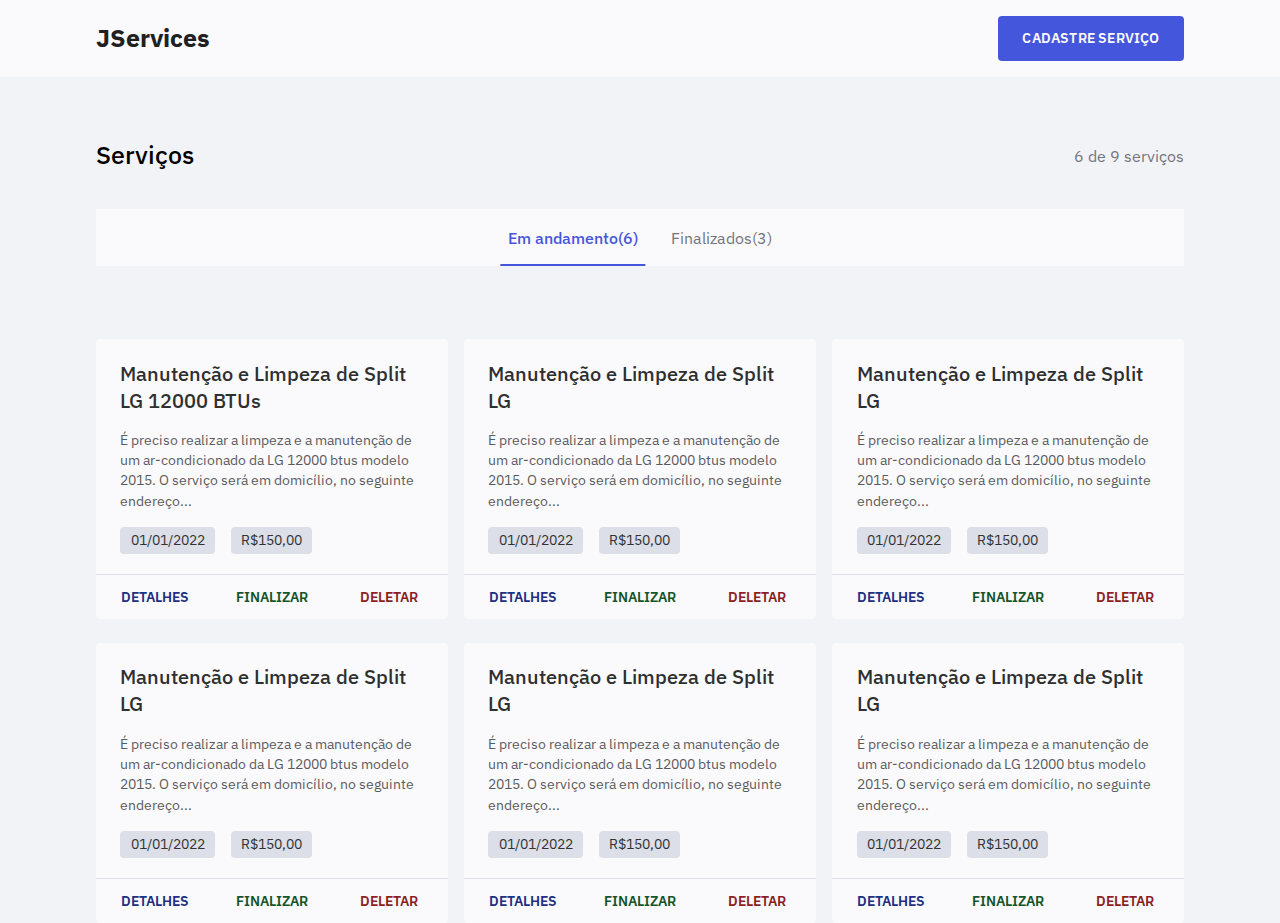
==== commit a2ff90cc: "fix: [page-home] break header size" ====
--- a/index.html
+++ b/index.html
@@ -4,6 +4,7 @@
         <meta charset="UTF-8" />
         <meta http-equiv="X-UA-Compatible" content="IE=edge" />
         <meta name="viewport" content="width=device-width, initial-scale=1.0" />
+
         <link rel="preconnect" href="https://fonts.googleapis.com" />
         <link rel="preconnect" href="https://fonts.gstatic.com" crossorigin />
         <link
@@ -15,11 +16,12 @@
         <link rel="stylesheet" href="./css/global.css" />
         <link rel="stylesheet" href="./css/header.css" />
         <link rel="stylesheet" href="./css/main.css" />
+
         <title>JServices</title>
     </head>
     <body class="body">
         <header class="header">
-            <div class="container">
+            <div class="container header__content">
                 <h2 class="header__title">JServices</h2>
                 <button class="header__button">Cadastre Serviço</button>
             </div>
--- a/css/header.css
+++ b/css/header.css
@@ -1,11 +1,10 @@
 .header {
     width: 100%;
-    height: 8rem;
     background: var(--white-100);
 }
 
-.header > .container {
-    height: 100%;
+.header__content {
+    padding: 1.6rem 0;
     display: flex;
     align-items: center;
     justify-content: space-between;
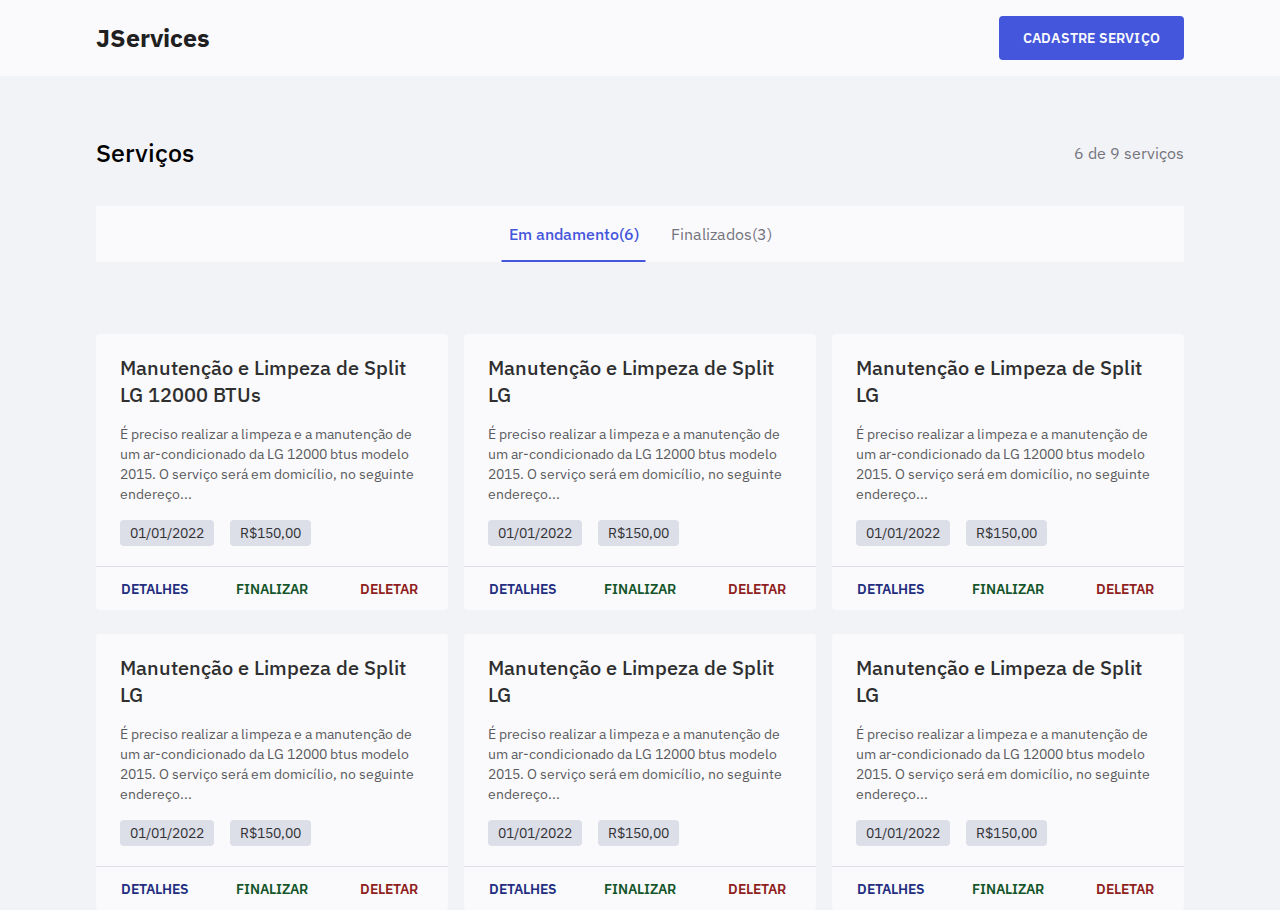
==== commit 01ead020: "feat: [details-service] page completed" ====
--- a/index.html
+++ b/index.html
@@ -11,11 +11,11 @@
             href="https://fonts.googleapis.com/css2?family=IBM+Plex+Sans:wght@400;500;600&display=swap"
             rel="stylesheet"
         />
+        <link rel="stylesheet" href="./css/reset.css" />
         <link rel="stylesheet" href="./css/colors.css" />
-        <link rel="stylesheet" href="./css/reset.css" />
         <link rel="stylesheet" href="./css/global.css" />
-        <link rel="stylesheet" href="./css/header.css" />
         <link rel="stylesheet" href="./css/main.css" />
+        <link rel="stylesheet" href="./css/animates.css" />
 
         <title>JServices</title>
     </head>
@@ -23,7 +23,12 @@
         <header class="header">
             <div class="container header__content">
                 <h2 class="header__title">JServices</h2>
-                <button class="header__button">Cadastre Serviço</button>
+                <button
+                    data-id="button-open-modal-registration-service"
+                    class="header__button"
+                >
+                    Cadastre Serviço
+                </button>
             </div>
         </header>
 
@@ -493,6 +498,98 @@
             </div>
         </main>
 
+        <div data-id="modal" class="modal gone">
+            <div class="modal__container gone">
+                <h2 class="modal__container__title">Cadastrar Serviço</h2>
+                <form class="modal__container__form">
+                    <div class="modal__container__form__input-group">
+                        <label
+                            class="modal__container__form__input-group__label"
+                            for="input-title"
+                            >Título</label
+                        >
+                        <input
+                            class="modal__container__form__input-group__input"
+                            type="text"
+                            id="input-title"
+                            name="input-title"
+                            placeholder="Ex: Manutenção de notebook"
+                            required
+                        />
+                    </div>
+                    <div class="modal__container__form__input-group">
+                        <label
+                            class="modal__container__form__input-group__label"
+                            for="input-description"
+                            >Descrição (Opcional)</label
+                        >
+                        <textarea
+                            class="modal__container__form__input-group__input"
+                            name="input-description"
+                            id="input-description"
+                            cols="30"
+                            rows="6"
+                            placeholder="Ex: A manutenção é a parcial, ou seja, somente am alguns componentes como SSD, memória RAM e processador serão reparados"
+                        ></textarea>
+                    </div>
+                    <div class="modal__container__form__row-input">
+                        <div class="modal__container__form__input-group">
+                            <label
+                                class="
+                                    modal__container__form__input-group__label
+                                "
+                                for="input-budget"
+                                >Orçamento</label
+                            >
+                            <input
+                                id="input-budget"
+                                name="input-budget"
+                                class="
+                                    modal__container__form__input-group__input
+                                "
+                                type="number"
+                                placeholder="Ex: 79.90"
+                                min="0"
+                                required
+                            />
+                        </div>
+                        <div class="modal__container__form__input-group">
+                            <label
+                                class="
+                                    modal__container__form__input-group__label
+                                "
+                                for="input-deadline"
+                                >Prazo</label
+                            >
+                            <input
+                                class="
+                                    modal__container__form__input-group__input
+                                "
+                                id="input-deadline"
+                                name="input-deadline"
+                                type="date"
+                                required
+                            />
+                        </div>
+                    </div>
+                    <div class="modal__container__form__buttons">
+                        <button
+                            data-id="button-cancel-modal"
+                            type="reset"
+                            class="
+                                modal__container__form__buttons__button--secondary
+                            "
+                        >
+                            Cancelar
+                        </button>
+                        <button class="header__button" type="submit">
+                            Cadastrar
+                        </button>
+                    </div>
+                </form>
+            </div>
+        </div>
+
         <script src="./js/script.js"></script>
     </body>
 </html>
--- a/css/colors.css
+++ b/css/colors.css
@@ -1,42 +1,42 @@
 :root {
-    --blue-100: #B6BEFA;
-    --blue-200: #7687FF;
-    --blue-300: #6376FC;
-    --blue-400: #5165F7;
-    --blue-500: #4456DB;
-    --blue-600: #3848BE;
-    --blue-700: #232E80;
+    --blue-100: #b6befa;
+    --blue-200: #7687ff;
+    --blue-300: #6376fc;
+    --blue-400: #5165f7;
+    --blue-500: #4456db;
+    --blue-600: #3848be;
+    --blue-700: #232e80;
 
-    --white-100: #FAFAFC;
-    --white-200: #F5F6FA;
-    --white-300: #F2F3F7;
-    --white-400: #EDEEF5;
-    --white-500: #E8E9F2;
-    --white-600: #E3E4ED;
-    --white-700: #DCDEE8;
+    --white-100: #fafafc;
+    --white-200: #f5f6fa;
+    --white-300: #f2f3f7;
+    --white-400: #edeef5;
+    --white-500: #e8e9f2;
+    --white-600: #e3e4ed;
+    --white-700: #dcdee8;
 
     --black-100: #363638;
-    --black-200: #2F2F30;
+    --black-200: #2f2f30;
     --black-300: #272729;
     --black-400: #202021;
-    --black-500: #19191A;
+    --black-500: #19191a;
     --black-600: #141414;
-    --black-700: #0F0F0F;
+    --black-700: #0f0f0f;
 
-    --gray-100: #9696A3;
-    --gray-200: #8A8A94;
-    --gray-300: #74747D;
-    --gray-400: #65656B;
-    --gray-500: #5A5A5E;
-    --gray-600: #4B4B4F;
+    --gray-100: #9696a3;
+    --gray-200: #8a8a94;
+    --gray-300: #74747d;
+    --gray-400: #65656b;
+    --gray-500: #5a5a5e;
+    --gray-600: #4b4b4f;
     --gray-700: #404042;
     --gray-800: #313133;
 
-    --green-100: #C0F2D1;
-    --green-400: #40D672;
-    --green-700: #14552A;
+    --green-100: #c0f2d1;
+    --green-400: #40d672;
+    --green-700: #14552a;
 
-    --red-100: #F9BABA;
-    --red-400: #EE2F2F;
-    --red-700: #8F1E1E;
+    --red-100: #f9baba;
+    --red-400: #ee2f2f;
+    --red-700: #8f1e1e;
 }
--- a/css/global.css
+++ b/css/global.css
@@ -15,3 +15,7 @@
     left: -999px;
     visibility: hidden;
 }
+
+.not-scroll {
+    overflow-y: hidden;
+}
--- a/css/main.css
+++ b/css/main.css
@@ -1,3 +1,40 @@
+.header {
+    width: 100%;
+    background: var(--white-100);
+}
+
+.header__content {
+    padding: 1.6rem 0;
+    display: flex;
+    align-items: center;
+    justify-content: space-between;
+}
+
+.header__title {
+    color: var(--black-400);
+}
+
+.header__button {
+    padding: 1.4rem 2.4rem;
+    font-size: 1.4rem;
+    font-weight: 600;
+    line-height: 1.6rem;
+    text-transform: uppercase;
+    letter-spacing: 0.2px;
+    color: var(--white-100);
+    background: var(--blue-500);
+    border-radius: 0.4rem;
+    transition: background-color 0.2s linear;
+}
+
+.header__button:hover {
+    background: var(--blue-400);
+}
+
+.header__button:active {
+    background: var(--blue-600);
+}
+
 .main {
     flex: 1;
 }
@@ -172,6 +209,297 @@
     background: var(--blue-100);
 }
 
+.modal {
+    position: absolute;
+    top: 0;
+    height: 100vh;
+    width: 100%;
+    background: rgba(0, 0, 0, 0.7);
+    display: grid;
+    place-content: center;
+}
+
+.modal__container {
+    padding: 4rem 6.4rem;
+    border-radius: 0.4rem;
+    background: var(--white-300);
+    animation: show 0.3s linear;
+}
+
+.modal__container__title {
+    font-size: 2.5rem;
+    font-weight: 500;
+    color: var(--black-300);
+}
+
+.modal__container__form {
+    margin-top: 3.2rem;
+    width: min(70rem, 80vw);
+    display: flex;
+    flex-direction: column;
+    gap: 2rem;
+}
+
+.modal__container__form__input-group {
+    display: flex;
+    flex-direction: column;
+    gap: 0.6rem;
+}
+
+.modal__container__form__input-group__label {
+    font-size: 1.6rem;
+    font-weight: 500;
+    color: var(--gray-600);
+}
+
+.modal__container__form__input-group__input {
+    padding: 1.4rem 1.6rem;
+    font-size: 1.6rem;
+    color: var(--gray-800);
+}
+
+.modal__container__form__input-group__input::placeholder {
+    color: var(--gray-100);
+}
+
+.modal__container__form__row-input {
+    display: grid;
+    grid-template-columns: 1fr 1fr;
+    gap: 2.4rem;
+}
+
+.modal__container__form__buttons {
+    margin-top: 1.6rem;
+    display: flex;
+    align-items: center;
+    justify-content: flex-end;
+    gap: 1.6rem;
+}
+
+.modal__container__form__buttons__button--secondary {
+    width: 13.2rem;
+    height: 4.4rem;
+    font-size: 1.4rem;
+    font-weight: 600;
+    line-height: 1.6rem;
+    text-transform: uppercase;
+    letter-spacing: 0.2px;
+    color: var(--blue-500);
+    background: transparent;
+    border-radius: 0.4rem;
+    border: 1px solid var(--blue-500);
+}
+
+.main__content {
+    display: grid;
+    grid-template-columns: repeat(12, 1fr);
+    column-gap: 3.2rem;
+}
+
+.details-service {
+    grid-column: 3 / 9;
+}
+
+.breadcumbs {
+    margin-top: 4.8rem;
+    font-size: 1.6rem;
+    font-weight: 400;
+    color: var(--gray-400);
+}
+
+.breadcumbs__breadcumb--disabled {
+    color: var(--gray-400);
+}
+
+.breadcumbs__breadcumb--active {
+    color: var(--blue-500);
+    font-weight: 500;
+}
+
+.details-service__service {
+    margin-top: 4rem;
+}
+
+.details-service__service__title {
+    color: var(--black-400);
+    font-weight: 600;
+    line-height: 4.6rem;
+}
+
+.details-service__service__description {
+    margin-top: 2.4rem;
+    font-size: 1.6rem;
+    line-height: 2.4rem;
+    color: var(--gray-600);
+}
+
+.details-service__service__data-table {
+    margin-top: 3.2rem;
+    display: flex;
+    gap: 4rem;
+}
+
+.details-service__service__data-table__column {
+    text-align: left;
+    font-size: 1.6rem;
+    display: flex;
+    flex-direction: column;
+    gap: 0.8rem;
+}
+
+.details-service__service__data-table__column__title {
+    color: var(--gray-500);
+}
+
+.details-service__service__data-table__column__tag {
+    padding: 0.5rem 1rem;
+    background: var(--white-700);
+    border-radius: 0.4rem;
+    font-weight: 400;
+    line-height: 1.6rem;
+    color: var(--gray-800);
+}
+
+.details-service__form-comment {
+    margin-top: 6.4rem;
+    display: flex;
+    flex-direction: column;
+    gap: 1rem;
+}
+
+.details-service__form-comment__label {
+    font-size: 1.8rem;
+    color: var(--gray-800);
+}
+
+.details-service__form-comment__input {
+    border-radius: 0.4rem;
+    padding: 1.6rem;
+    font-size: 1.6rem;
+    font-weight: 400;
+    color: var(--gray-800);
+}
+
+.details-service__form-comment__input::placeholder {
+    color: var(--gray-100);
+}
+
+.details-service__form-comment__buttons {
+    display: flex;
+    align-items: center;
+    justify-content: flex-end;
+    gap: 0.8rem;
+}
+
+.details-service__form-comment__buttons__reset {
+    width: 13.2rem;
+    height: 4.4rem;
+    font-size: 1.4rem;
+    font-weight: 600;
+    line-height: 1.6rem;
+    text-transform: uppercase;
+    letter-spacing: 0.2px;
+    color: var(--blue-500);
+    background: transparent;
+    border-radius: 0.4rem;
+    border: 1px solid var(--blue-500);
+}
+
+.details-service__form-comment__buttons__submit {
+    width: 13.2rem;
+    height: 4.4rem;
+    font-size: 1.4rem;
+    font-weight: 600;
+    line-height: 1.6rem;
+    text-transform: uppercase;
+    letter-spacing: 0.2px;
+    color: var(--white-100);
+    background: var(--blue-500);
+    border-radius: 0.4rem;
+    transition: background-color 0.3s;
+}
+
+.details-service__form-comment__buttons__submit:hover {
+    background: var(--blue-600);
+}
+
+.details-service__form-comment__buttons__submit:active {
+    background: var(--blue-400);
+}
+
+.details-service__comments {
+    margin-top: 1.6rem;
+    display: flex;
+    flex-direction: column;
+    gap: 1rem;
+}
+
+.details-service__comments__title {
+    font-size: 1.8rem;
+    font-weight: 500;
+    color: var(--gray-600);
+}
+
+.details-service__comments__list {
+    margin: 1rem 0;
+    display: flex;
+    flex-direction: column;
+    gap: 1rem;
+}
+
+.details-service__comments__list__item {
+    padding: 1rem 1.2rem;
+    flex: 1;
+    background: var(--white-700);
+    color: var(--gray-800);
+    border-radius: 0.4rem;
+    font-size: 1.6rem;
+    font-weight: 400;
+}
+
+.actions-service {
+    grid-column: 9 / 10;
+    margin-top: 11.6rem;
+    display: flex;
+    flex-direction: column;
+    gap: 1rem;
+}
+
+.actions-service__button {
+    width: 13.6rem;
+    height: 4.4rem;
+    border-radius: 0.4rem;
+    font-size: 1.4rem;
+    font-weight: 600;
+    line-height: 1.6rem;
+    letter-spacing: 0.24px;
+    text-transform: uppercase;
+    transition: filter 0.3s;
+}
+
+.actions-service__button:hover {
+    filter: brightness(0.9);
+}
+
+.actions-service__button:active {
+    filter: brightness(0.8);
+}
+
+.actions-service__button--green {
+    color: var(--green-700);
+    background: var(--green-100);
+}
+
+.actions-service__button--blue {
+    color: var(--blue-700);
+    background: var(--blue-100);
+}
+
+.actions-service__button--red {
+    color: var(--red-700);
+    background: var(--red-100);
+}
+
 @keyframes show {
     from {
         opacity: 0.2;
--- a/css/animates.css
+++ b/css/animates.css
@@ -0,0 +1,11 @@
+@keyframes show {
+    from {
+        opacity: 0.2;
+        transform: scale(0.7);
+    }
+
+    to {
+        opacity: 1;
+        transform: scale(1);
+    }
+}
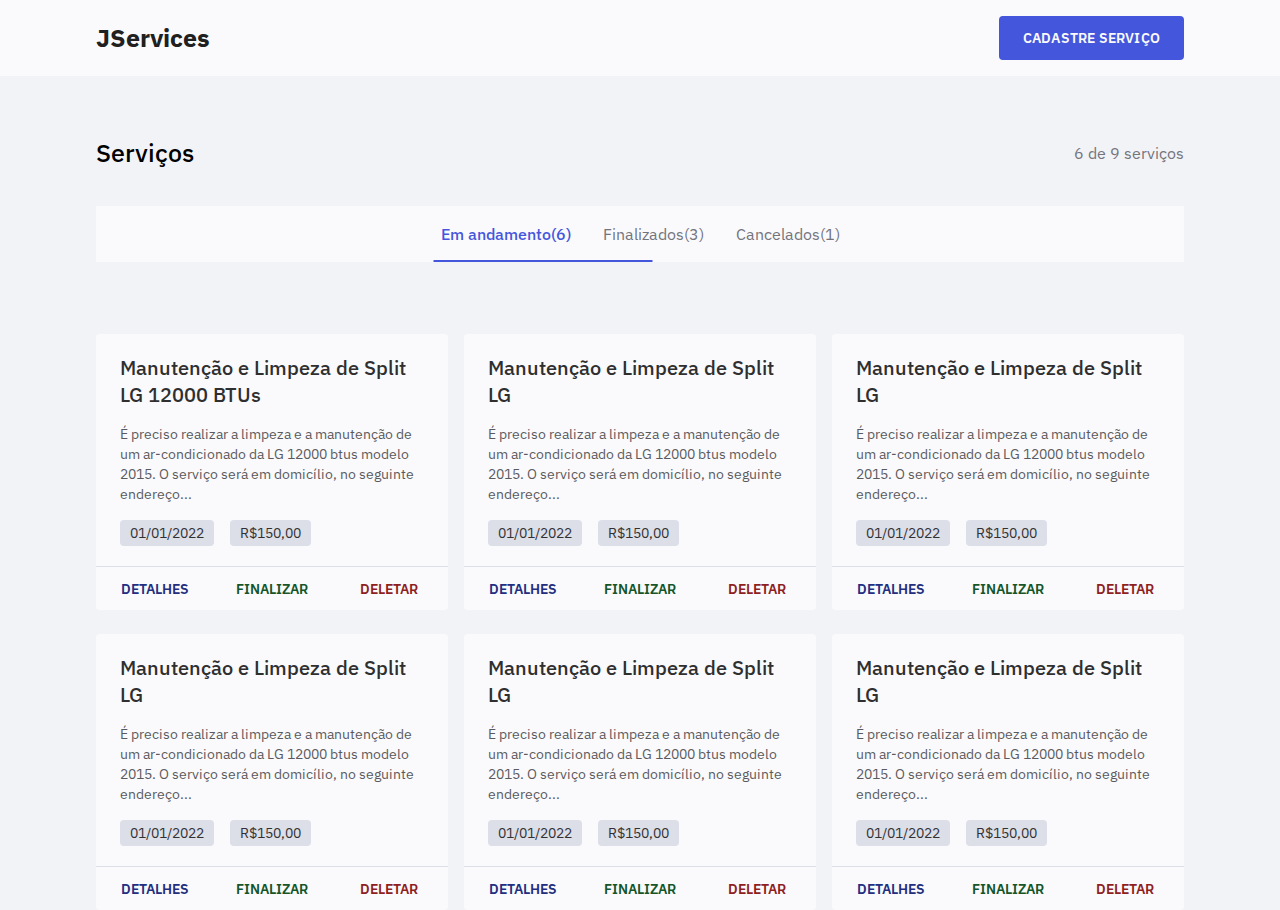
==== commit 3b2d375c: "refactor: added Orientation Objects to handle with modal resgistration service" ====
--- a/index.html
+++ b/index.html
@@ -39,28 +39,41 @@
                     <span>6 de 9 serviços</span>
                 </div>
                 <div class="main__row-tabs">
-                    <div data-id="tabs-area" class="main__row-tabs__content">
-                        <button
-                            data-id="tab-service-in-progress"
-                            class="
-                                main__row-tabs__tab main__row-tabs__tab--active
-                            "
-                        >
-                            Em andamento(6)
-                        </button>
-                        <button
-                            data-id="tab-service-finished"
-                            class="main__row-tabs__tab"
-                        >
-                            Finalizados(3)
-                        </button>
+                    <ul data-id="tabs-area" class="main__row-tabs__content">
+                        <li>
+                            <button
+                                data-id="tab-service-in-progress"
+                                class="
+                                    main__row-tabs__tab
+                                    main__row-tabs__tab--active
+                                "
+                            >
+                                Em andamento(6)
+                            </button>
+                        </li>
+                        <li>
+                            <button
+                                data-id="tab-service-finished"
+                                class="main__row-tabs__tab"
+                            >
+                                Finalizados(3)
+                            </button>
+                        </li>
+                        <li>
+                            <button
+                                data-id="tab-service-canceled"
+                                class="main__row-tabs__tab"
+                            >
+                                Cancelados(1)
+                            </button>
+                        </li>
                         <div
                             data-id="line-tab"
                             class="
                                 main__row-tabs-line main__row-tabs-line--left
                             "
                         ></div>
-                    </div>
+                    </ul>
                 </div>
                 <section class="main__services">
                     <ul
@@ -499,7 +512,7 @@
         </main>
 
         <div data-id="modal" class="modal gone">
-            <div class="modal__container gone">
+            <div class="modal__container">
                 <h2 class="modal__container__title">Cadastrar Serviço</h2>
                 <form class="modal__container__form">
                     <div class="modal__container__form__input-group">
@@ -574,13 +587,13 @@
                     </div>
                     <div class="modal__container__form__buttons">
                         <button
-                            data-id="button-cancel-modal"
+                            data-id="button-close-modal-registration-service"
                             type="reset"
                             class="
                                 modal__container__form__buttons__button--secondary
                             "
                         >
-                            Cancelar
+                            Fechar
                         </button>
                         <button class="header__button" type="submit">
                             Cadastrar
@@ -590,6 +603,6 @@
             </div>
         </div>
 
-        <script src="./js/script.js"></script>
+        <script type="module" src="./js/App.js"></script>
     </body>
 </html>
--- a/css/global.css
+++ b/css/global.css
@@ -12,7 +12,7 @@
     width: 0;
     height: 0;
     position: absolute;
-    left: -999px;
+    left: -99999px;
     visibility: hidden;
 }
 
